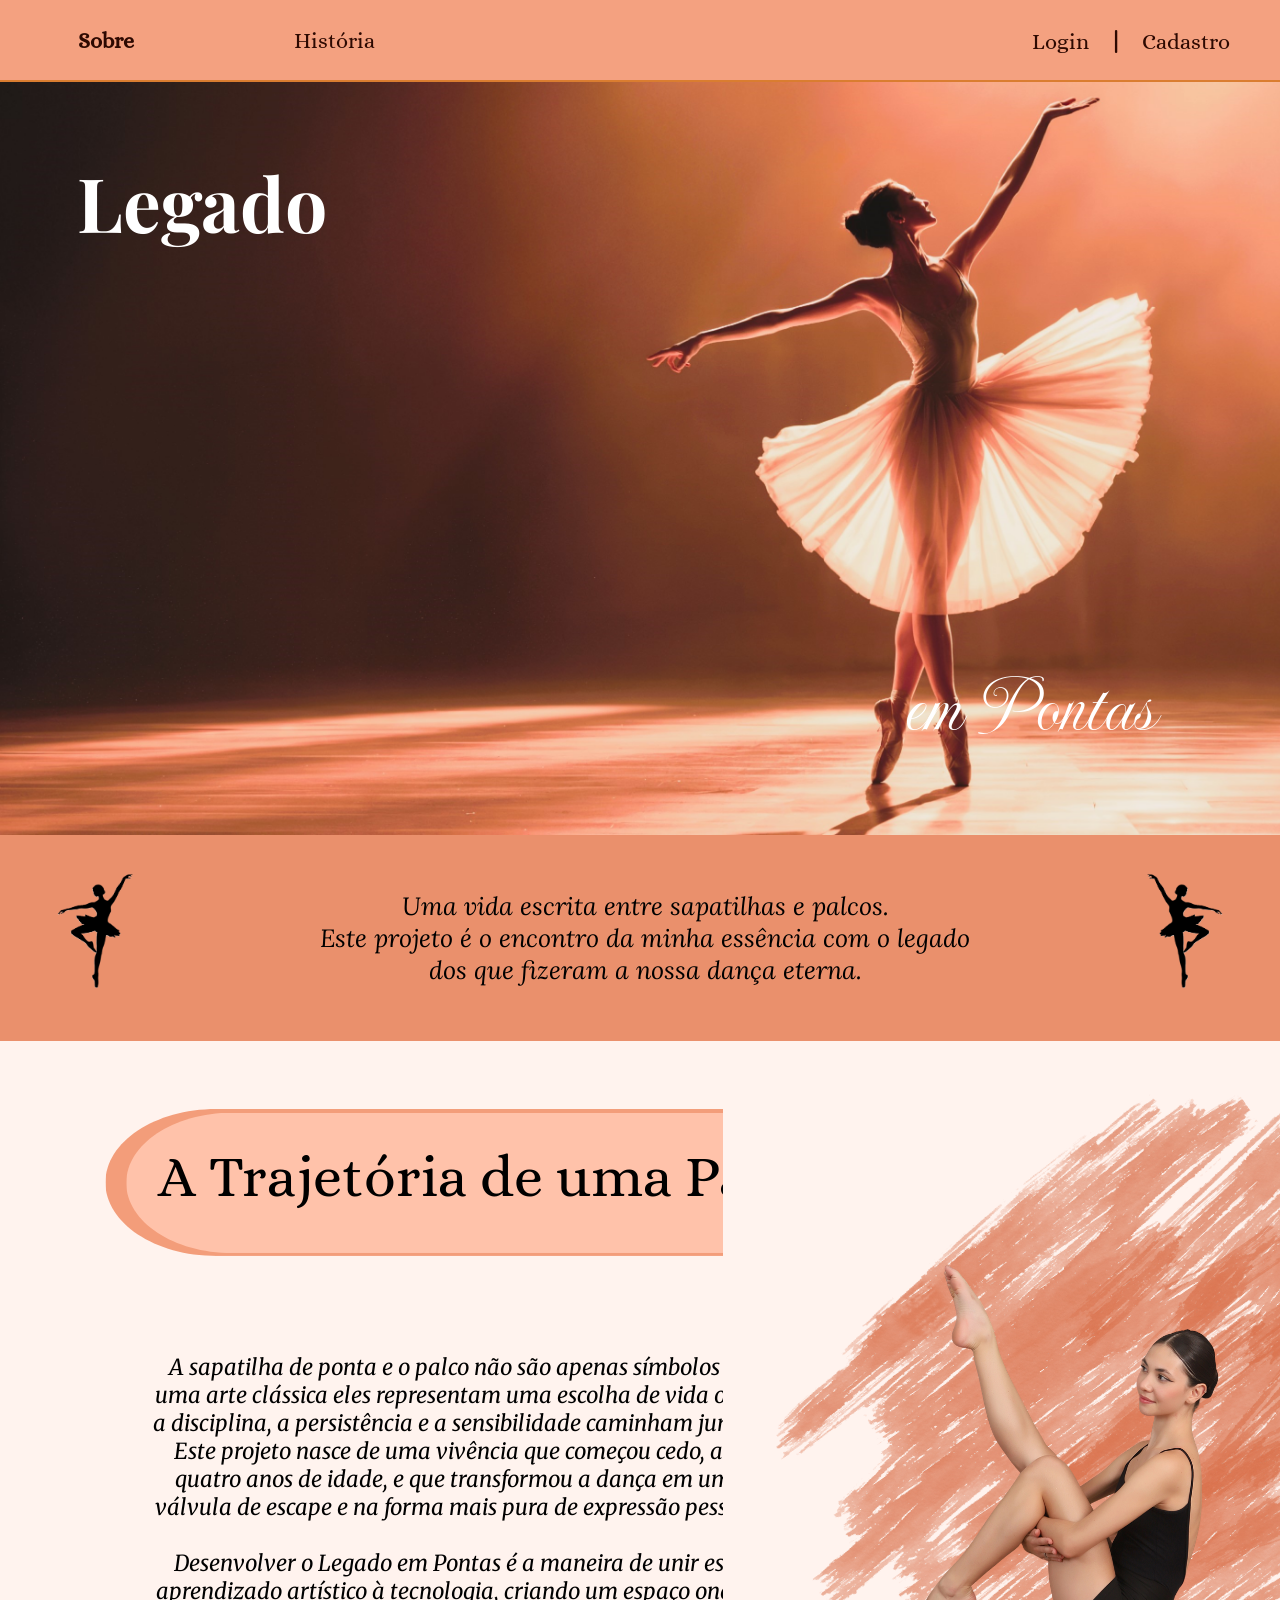
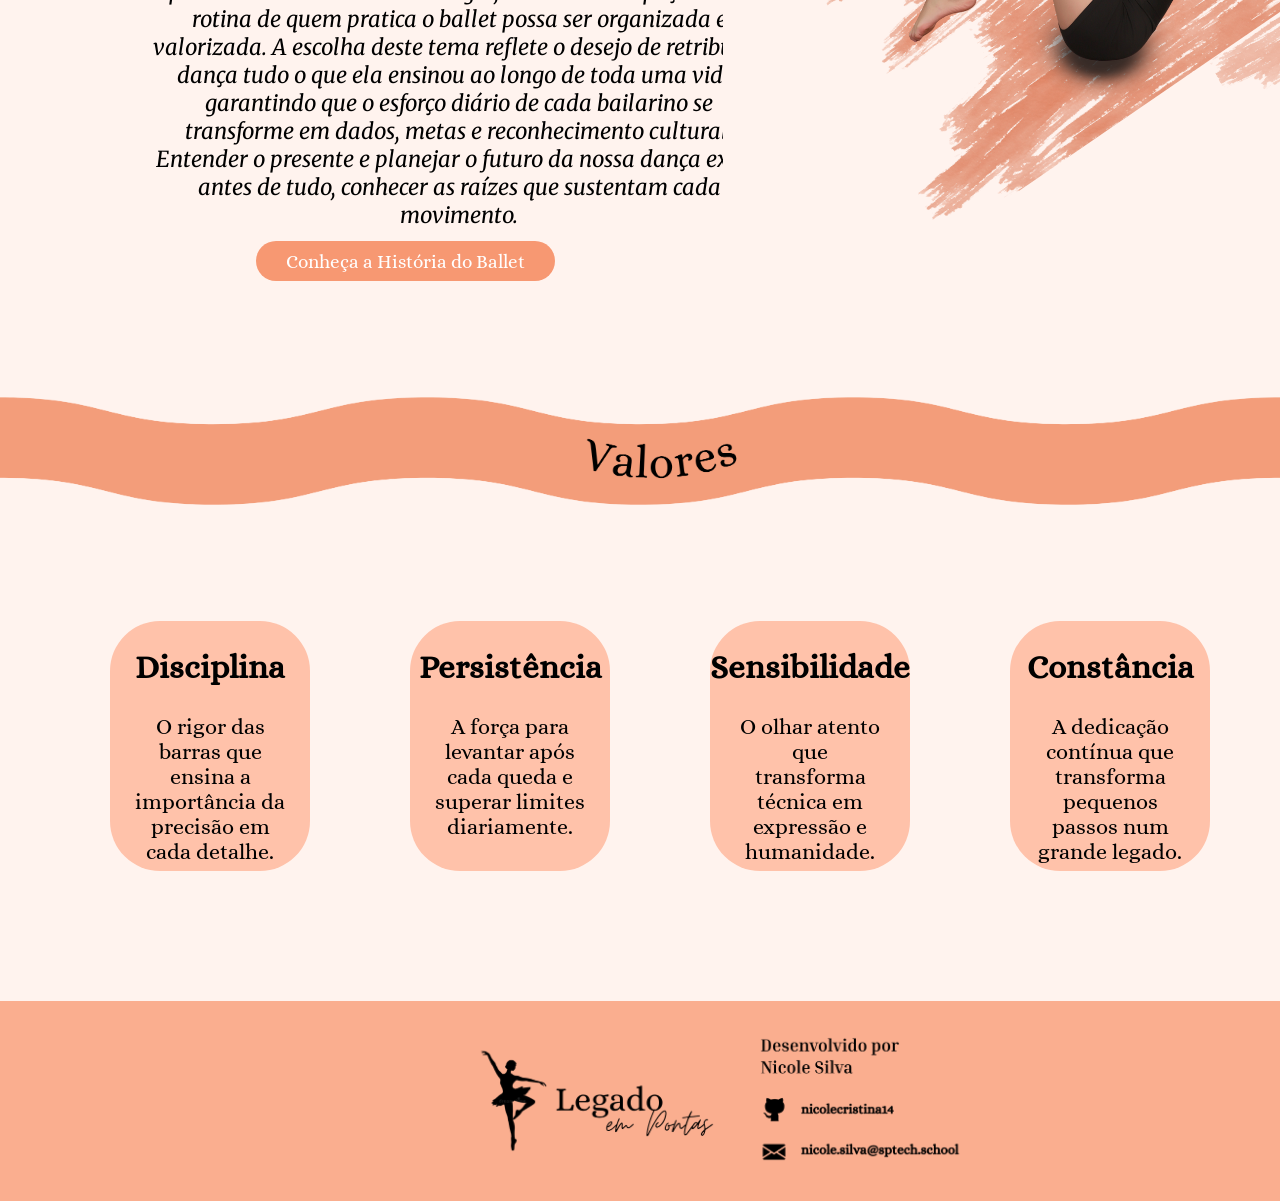
==== web-data-viz/public/index.html @ f682ea63 "Atualizações" ====
<!DOCTYPE html>
<html lang="en">

<head>
  <meta charset="UTF-8">
  <meta http-equiv="X-UA-Compatible" content="IE=edge">
  <meta name="viewport" content="width=device-width, initial-scale=1.0">

  <title>Legado em Pontas | Página Inicial</title>

  <link rel="stylesheet" href="./css/estilo.css">
  <link rel="icon" href="./assets/icon/favicon2.ico">
  <link rel="preconnect" href="https://fonts.gstatic.com">
</head>

<body>
  <div class="header">
    <div class="container">
      <ul class="navbar1">
        <li class="agora">
          <a href="#">Sobre</a>
        </li>
        <li>
          <a href="historia.html">História</a>
        </li>
      </ul>
      <ul class="navbar2">
        <li>
          <a href="login.html">Login</a>
        </li>
        <li>
          <h2>|</h2>

        </li>
        <li>
          <a href="cadastro.html">Cadastro</a>
        </li>
      </ul>
    </div>
  </div>

  <div class="banner">
    <div class="container">
      <h1 class="Playfair-Display">Legado</h1>
      <h1 class="Imperial-Script">em Pontas</h1>
    </div>
  </div>
  </div>

  <div class="social">
    <div class="container">
      <div class="boxes">
        <div class="img">
          <img class="img" src="../public/assets/imgs/bailarina-1.png" alt="">
        </div>
        <div class="box">
          <p> <i> Uma vida escrita entre sapatilhas e palcos. <br> Este projeto é o encontro da minha essência com o
              legado <br> dos que fizeram a nossa dança eterna.</i></p>
          <div class="lora"></div>
        </div>
        <div class="img2">
          <img class="img" src="../public/assets/imgs/bailarina2.png" alt="">
        </div>
      </div>
    </div>
  </div>

  <div class="sobre">
    <div class="container">
      <div class="img-sobre">
        <img src="../public/assets/imgs/sobre.png" alt="">
      </div>
      <div class="box">
        <div class="img-titulo">
          <img src="../public/assets/imgs/titulo3.png" alt="">
          <div class="p">
            <p>A Trajetória de uma Paixão</p>
          </div>
        </div>
      </div>
      <div class="texto-sobre">
        <p> <i> A sapatilha de ponta e o palco não são apenas símbolos de uma arte clássica eles representam uma
            escolha de vida onde a disciplina, a persistência e a sensibilidade caminham juntas. Este projeto nasce de
            uma vivência que começou cedo, aos quatro anos de idade, e que transformou a dança em uma válvula de
            escape e na forma mais pura de expressão pessoal. <br><br>
            Desenvolver o Legado em Pontas é a maneira de unir esse aprendizado artístico à tecnologia, criando um
            espaço onde a rotina de quem pratica o ballet possa ser organizada e valorizada. A escolha deste tema
            reflete o desejo de retribuir à dança tudo o que ela ensinou ao longo de toda uma vida, garantindo que o
            esforço diário de cada bailarino se transforme em dados, metas e reconhecimento cultural.
            Entender o presente e planejar o futuro da nossa dança exige, antes de tudo, conhecer as raízes que
            sustentam cada movimento.</i></p>
      </div>
      <div class="button">
        <button class="botao" onclick=" window.location.href='../public/historia.html'">Conheça a História do
          Ballet</button>
      </div>
    </div>
  </div>
  </div>

  <section id="valores">
    <div class="valores">
      <img src="../public/assets/imgs/background-valores.png" alt="">
    </div>

    <div class="valores-formatados">
      <div class="disciplina">
        <h2>Disciplina</h2>
        <p>O rigor das barras que ensina a importância da precisão em cada detalhe.</p>
      </div>

      <div class="persistencia">
        <h2>Persistência</h2>
        <p>A força para levantar após cada queda e superar limites diariamente.</p>
      </div>

      <div class="sensibilidade">
        <h2>Sensibilidade</h2>
        <p>O olhar atento que transforma técnica em expressão e humanidade.</p>
      </div>

      <div class="constancia">
        <h2>Constância</h2>
        <p>A dedicação contínua que transforma pequenos passos num grande legado.</p>
      </div>
    </div>

  </section>

  <section id="footer">
    <div class="container">
      <div class="imagem">
        <img src="../public/assets/imgs/footer.png" alt="">
      </div>
    </div>
  </section>
</body>

</html>
---- web-data-viz/public/css/estilo.css ----
@import url('https://fonts.googleapis.com/css2?family=Alice&family=Imperial+Script&family=Moon+Dance&family=Updock&display=swap');
@import url('https://fonts.googleapis.com/css2?family=Alice&display=swap');
@import url('https://fonts.googleapis.com/css2?family=Alice&family=Playfair+Display:ital,wght@0,400..900;1,400..900&display=swap');
@import url('https://fonts.googleapis.com/css2?family=Lora:ital,wght@0,400..700;1,400..700&family=Playfair+Display:ital,wght@0,400..900;1,400..900&display=swap');
@import url('https://fonts.googleapis.com/css2?family=Lora:ital,wght@0,400..700;1,400..700&family=Merriweather:ital,opsz,wght@0,18..144,300..900;1,18..144,300..900&family=Playfair+Display:ital,wght@0,400..900;1,400..900&display=swap');

body {
  margin: 0;
  padding: 0;
  font-family: "Alice", serif;
  background-color: #fff3ee;
}

:root {
  --tamanho-header: 80px;
  --tamanho-banner: calc(100vh - var(--tamanho-header) - var(--tamanho-footer) - 2px);
  --tamanho-simulador: calc(100vh - var(--tamanho-header) - var(--tamanho-footer) - 2px);
  --tamanho-login: calc(100vh - var(--tamanho-header) - var(--tamanho-footer) - 2px);
  --tamanho-footer: 65px;
}

.container {
  display: flex;
  width: 80%;
  margin: auto;
}

.Playfair-Display {
  font-family: "Playfair Display", serif;
  font-weight: 400px;
  font-style: normal;
  align-self: flex-start;
  margin-top: 70px;
  margin-left: -5%;
  width: 100%;
  font-size: 75px;
}

.Imperial-Script {
  font-family: "Imperial Script", cursive;
  font-weight: 400;
  font-style: normal;
  align-self: flex-end;
  margin-bottom: 80px;
  font-size: 80px;
  white-space: nowrap; /*Não deixa que o texto fique em duas linhas, somente em uma*/
}

.header {
  background-color: #f4a180;
  display: flex;
  width: 100%;
  height: var(--tamanho-header);
  border-bottom: 2px solid #da7d30;
}

.header .container {
  display: flex;
  justify-content: space-between;
  align-items: center;
  width: 94%;
}

.header a {
  text-decoration: none;
  align-items: center;
  color: #2d0901;
  font-size: 22px;
}

.agora {
  font-weight: 800;
}

.navbar1 {
  display: flex;
  align-items: center;
  justify-content: space-between;
  list-style: none;
  color: #e3b062;
  gap: 160px; /*espaco entre itens*/
}

.navbar2 {
  display: flex;
  align-items: flex-end;
  justify-content: space-between;
  list-style: none;
  color: #e3b062;
  margin: 1%;
  gap: 20px;
}

.header h2 {
  margin: 0;
  color: #2d0901;
}

/* BANNER */

.banner {
  height: var(--tamanho-banner);
  color: white;
  background-image: url('../assets/imgs/ballerina-home.jpg');
  background-size: cover;
}

.banner .container {
  justify-content: center;
  align-items: center;
  height: 100%;
}

.banner .container p {
  width: 40%;
  margin: 0;
  padding: 0;
  font-size: 36px;
}

.banner .container span {
  font-weight: 800;
}

/* MISSÃO VISÃO VALORES */

.social {
  background-color: #ea906c;
  display: flex;
  align-items: center;
}

.sobre {
  background-color: #fff3ee;
  display: flex;
  align-items: center;
}

.social .container {
  justify-content: center;
}



.social .container .boxes {
  display: flex;
  justify-content: space-between;
  width: 100%;
  padding: 30px 0;
}

.social p {
  display: flex;
  text-align: center;
  margin-right: 70px;
  font-size: 25px;
  font-family: "Lora", cursive;
}

.box {
  display: flex;
  flex-direction: column;
  align-items: center;
}

.img {
  margin-left: -40px;
  width:100px;
  align-items: flex-start;
}

.img2 {
  margin-right: -120px;
  width:100px;
  align-items: flex-start;
}

.img-sobre {
  margin-top: 20px;
  position: absolute;
  right: 0;
}

.img-titulo {
  margin-top: 20px;
  margin-right: 130px;
  width: 100%;
  height: auto;
  align-items: center;
}

.p{
  font-family: "Alice", serif;
  margin-top: -250px;
  margin-left: 95px;
  width: 100%;
  align-items: center;
  font-size: 58px;
  white-space: nowrap;
}

.texto-sobre{
  display: flex;
  text-align: center;
  font-family: "Merriweather", serif;
  margin-top: 290px;
  margin-left: -960px;
  width:60%;
  font-size: 22px;
}

.button{
  bottom: 150px;
  margin-left: -510px;
  margin-top: 800px;
}

.botao{
  font-family: "Alice", serif;
  font-size: 19px;
  height: 40px;
  width: auto;
  padding: 0 30px;
  color: white;
  border-radius: 20px;
  background-color: #f79872;
  border: none;
  transition: background-color 0.3s ease;
  white-space: nowrap;
  margin-bottom: 70px;
}

.botao:hover {
  background-color: #d67751;
}

#valores {
  width: 100%;
  height: 300px;
  display: flex;
  flex-direction: column;
  background-size: cover;
  background-position: center;
}

.valores img {
  width: 100%;
  height: auto;
  display: flex;
  margin: 0 auto;
}

.valores-formatados{
 flex-direction: row;
 display: flex;
 gap: 100px;
 background-color: #fff3ee;
 padding: 50px;
 margin: 20px;
}

.disciplina{
  border-radius: 50px;
  background-color: #ffc2aa;
  margin-left: 40px;
  width: 18%;
  text-align: center;
  height: 250px;
  font-size: 22px;
}

.persistencia{
  border-radius: 50px;
  background-color: #ffc2aa;
  width: 18%;
  text-align: center;
  height: 250px;
  font-size: 22px;
}

.sensibilidade{
  border-radius: 50px;
  background-color: #ffc2aa;
  text-align: center;
  width: 18%;
  height: 250px;
  font-size: 22px;
}

.constancia{
  border-radius: 50px;
  background-color: #ffc2aa;
  text-align: center;
  width: 18%;
  height: 250px;
  font-size: 22px;
}

.valores-formatados p{
  margin: 25px;
}

/* FOOTER */

#footer {
  margin-top: 350px;
  background-color: #faae8f;
  height: 200px;
  color: #fff;
  display: flex;
  font-size: 15px;
}

.footer .container {
  justify-content: center;
  text-align: center;
}

.imagem img{
  width: 80%;
 margin-left: 180px;
}

.footer .container .version {
  font-size: 12px;
}

/* LOGIN */

.login {
  height: var(--tamanho-login);
  background-image: url('../assets/imgs/bg-jelly-fish-para-home.png');
  background-size: cover;
}

.login .container {
  justify-content: center;
  align-items: center;
  height: 100%;
}

.card {
  width: 50%;
  background-color: #e5e5e5;
  border-radius: 10px;
  display: flex;
  align-items: center;
  justify-content: space-evenly;
  color: palevioletred;
  flex-direction: column;
  height: fit-content;
  padding: 20px 0;
}

.card h2 {
  margin: 0;
  font-size: 30px;
}

.formulario {
  display: flex;
  height: 90%;
  width: 80%;
  justify-content: space-around;
  flex-direction: column;
}

.formulario span {
  font-size: 15px;
  font-weight: 800;
}

.formulario input {
  border: 2px solid #32b9cd;
  text-align: center;
  border-radius: 10px;
  margin: 0;
}

.formulario select {
  border: 2px solid #32b9cd;
  background-color: white;
  color: gray;
  height: 36px;
  text-align: center;
  border-radius: 10px;
  margin: 0;
}

.campo {
  display: flex;
  flex-direction: column;
  justify-content: start;
  padding: 5px 0;
}
/*
.botao {
  cursor: pointer;
  font-family: "Barlow", sans-serif;
  border: 0;
  border-radius: 5px;
  font-weight: 600;
  font-size: 18px;
  color: #fff;
  background-color: #ED145B;
  width: 120px;
  height: 30px;
  align-self: center;
  margin-top: 20px;
}*/

.loading-div {
  width: 50px;
  display: none;
}

.loading-div img {
  height: 50px;
  width: 50px;
}

#div_erros_login {
  display: none
}

/* FORMULARIO */

.alerta_erro{
  display: flex;
  justify-content: flex-end;
}

.card_erro {
  display: none;
  background-color: #fff;
  color: black;
  width: 230px;
  position: fixed;
  border-radius: 4px;
  border: #ED145B 3px solid;
  padding: 10px;
  margin-right: 10%;
}

.card_erro #mensagem_erro{
  font-weight: 500;
  font-size: 20px;
}

.formulario .tipo_campo {
  font-size: 20px;
  font-weight: 600 !important;
}

.formulario {
  display: flex;
  flex-direction: column;
}

input {
  margin-bottom: 10px;
  border: 2px solid #32b9cd;
  padding: 10px;
  text-align: center;
  border-radius: 10px;
}

.btn {
  font-family: "Barlow", sans-serif;
  border: 0;
  border-radius: 5px;
  font-weight: 600;
  font-size: 18px;
  padding: 10px 15px;
  color: white;
  background-color: #ED145B;
  width: 120px;
  align-self: center;
  margin-top: 5px;
}

.loading-div {
  width: 50px;
  margin: auto;
  display: none;
}

.loading-div img {
  height: 50px;
  width: 50px;
}

/* ALERTA */

#alerta {
  position: absolute;
  right: 0;
  bottom: 0;
}

.mensagem-alarme {
  background-color: white;
  border-radius: 5px;
  width: 300px;
  height: 80px;
  margin: 10px;
  padding: 10px 0;
  display: flex;
  justify-content: space-evenly;
  align-items: center;
}

.mensagem-alarme h3 {
  font-size: 14px;
  margin: 0;
}

.mensagem-alarme .informacao {
  width: 66%;
}

.alarme-sino {
  width: 48px;
  height: 48px;
  animation-name: bell;
  animation-duration: 4s;
  background-image: url('https://cdn-icons-png.flaticon.com/512/1157/1157000.png');
  background-size: cover;
  animation-iteration-count: infinite;
}
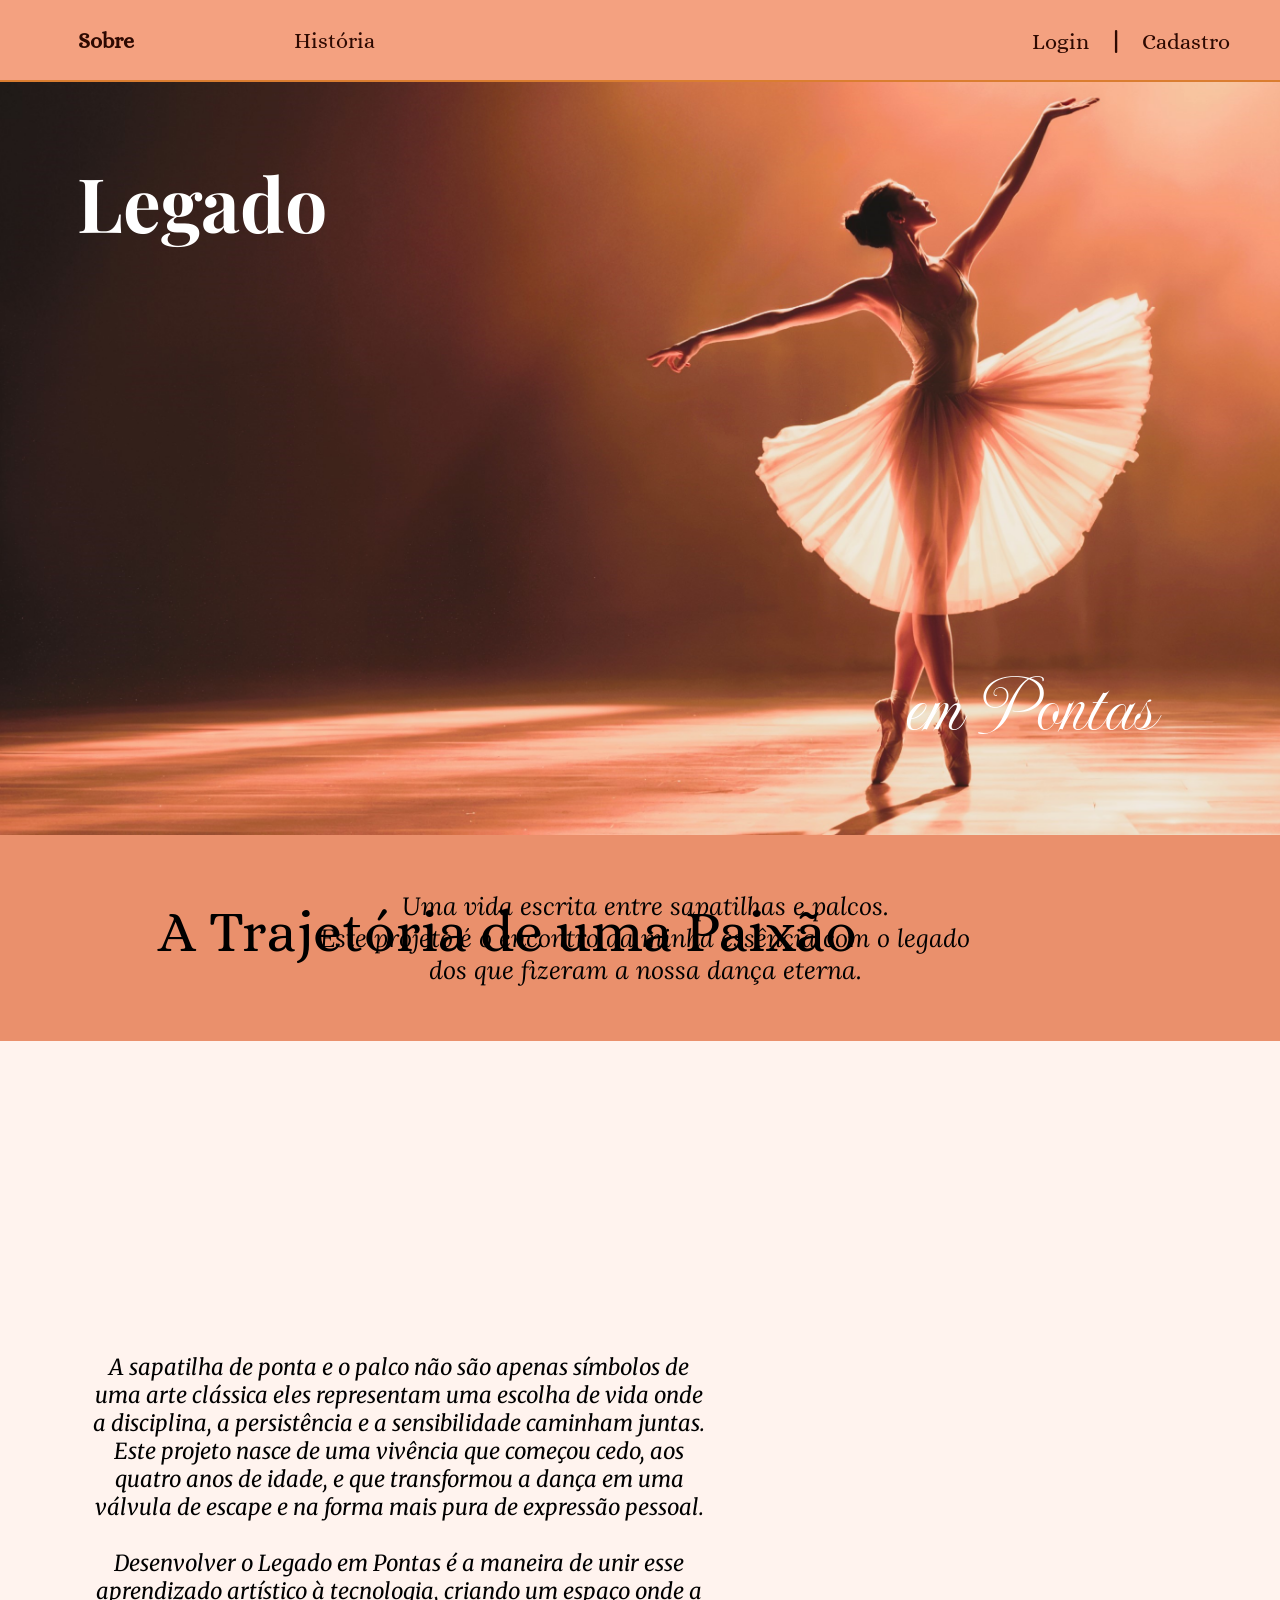
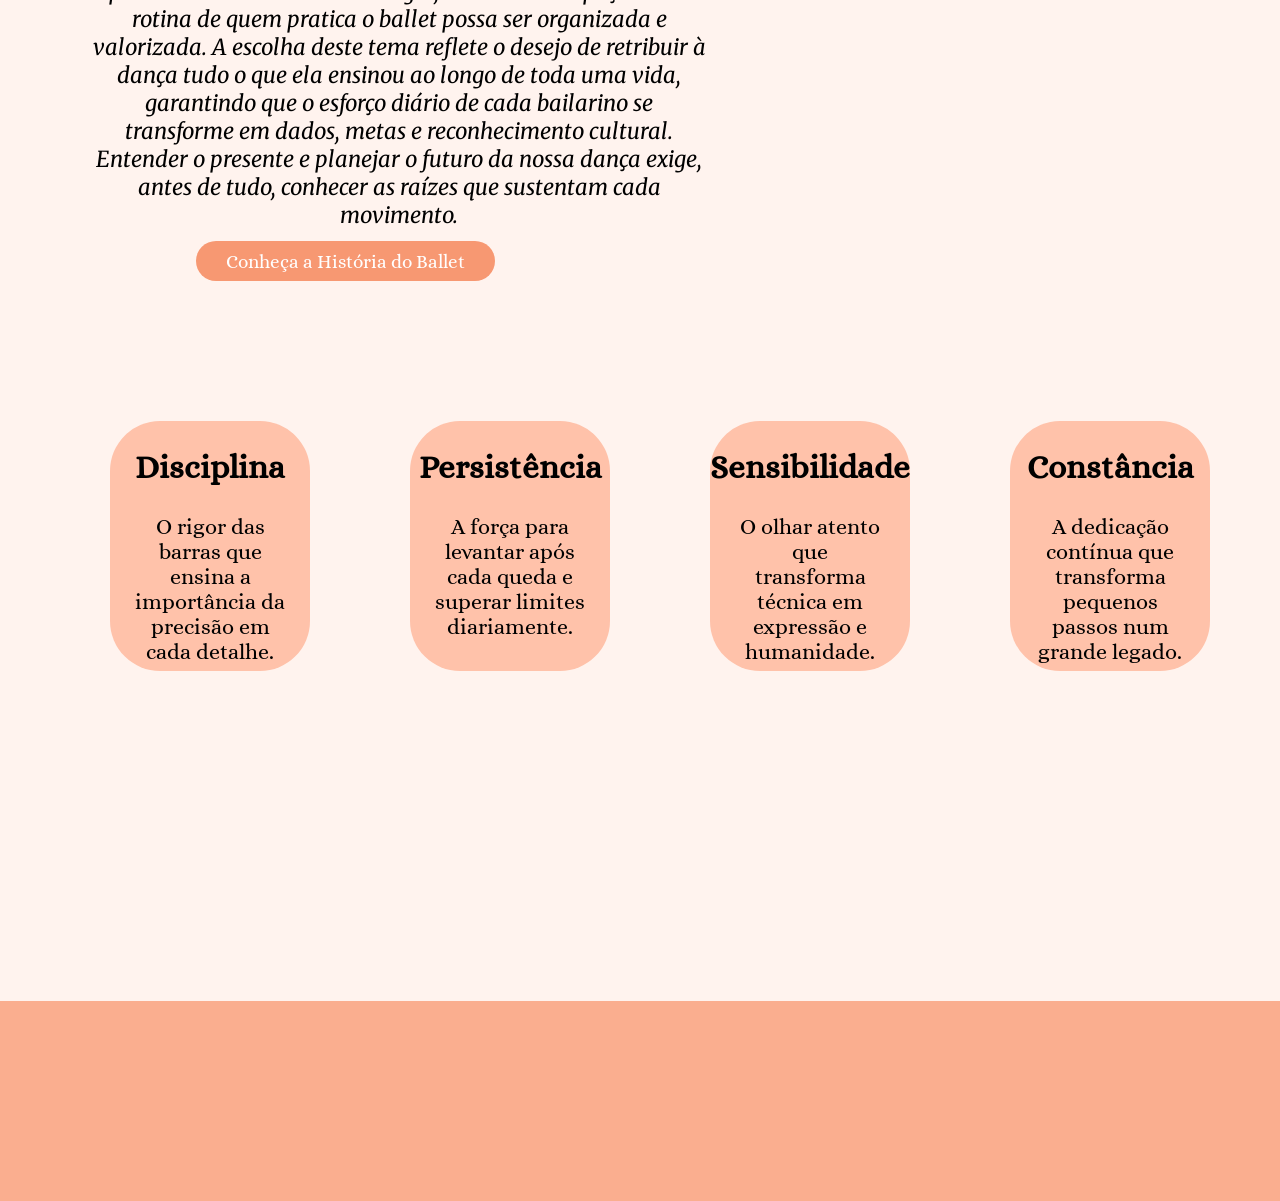
==== commit 8087c0d0: "dashboard" ====
--- a/web-data-viz/public/index.html
+++ b/web-data-viz/public/index.html
@@ -9,7 +9,7 @@
   <title>Legado em Pontas | Página Inicial</title>
 
   <link rel="stylesheet" href="./css/estilo.css">
-  <link rel="icon" href="./assets/icon/favicon2.ico">
+  <link rel="icon" href="./assets/imgs/favicon2.ico.png">
   <link rel="preconnect" href="https://fonts.gstatic.com">
 </head>
 
@@ -51,7 +51,7 @@
     <div class="container">
       <div class="boxes">
         <div class="img">
-          <img class="img" src="../public/assets/imgs/bailarina-1.png" alt="">
+          <img class="img" src="../assets/imgs/bailarina-1.png" alt="">
         </div>
         <div class="box">
           <p> <i> Uma vida escrita entre sapatilhas e palcos. <br> Este projeto é o encontro da minha essência com o
@@ -59,7 +59,7 @@
           <div class="lora"></div>
         </div>
         <div class="img2">
-          <img class="img" src="../public/assets/imgs/bailarina2.png" alt="">
+          <img class="img" src="../assets/imgs/bailarina2.png" alt="">
         </div>
       </div>
     </div>
@@ -68,11 +68,11 @@
   <div class="sobre">
     <div class="container">
       <div class="img-sobre">
-        <img src="../public/assets/imgs/sobre.png" alt="">
+        <img src="../assets/imgs/sobre.png" alt="">
       </div>
       <div class="box">
         <div class="img-titulo">
-          <img src="../public/assets/imgs/titulo3.png" alt="">
+          <img src="../assets/imgs/titulo3.png" alt="">
           <div class="p">
             <p>A Trajetória de uma Paixão</p>
           </div>
@@ -91,7 +91,7 @@
             sustentam cada movimento.</i></p>
       </div>
       <div class="button">
-        <button class="botao" onclick=" window.location.href='../public/historia.html'">Conheça a História do
+        <button class="botao" onclick=" window.location.href='../historia.html'">Conheça a História do
           Ballet</button>
       </div>
     </div>
@@ -100,7 +100,7 @@
 
   <section id="valores">
     <div class="valores">
-      <img src="../public/assets/imgs/background-valores.png" alt="">
+      <img src="../assets/imgs/background-valores.png" alt="">
     </div>
 
     <div class="valores-formatados">
@@ -130,7 +130,7 @@
   <section id="footer">
     <div class="container">
       <div class="imagem">
-        <img src="../public/assets/imgs/footer.png" alt="">
+        <img src="../assets/imgs/footer.png" alt="">
       </div>
     </div>
   </section>
--- a/web-data-viz/public/css/estilo.css
+++ b/web-data-viz/public/css/estilo.css
@@ -177,13 +177,13 @@
 }
 
 .img-sobre {
-  margin-top: 20px;
+  margin-top: 40px;
   position: absolute;
   right: 0;
 }
 
 .img-titulo {
-  margin-top: 20px;
+  margin-top: 30px;
   margin-right: 130px;
   width: 100%;
   height: auto;
@@ -319,7 +319,7 @@
 
 .imagem img{
   width: 80%;
- margin-left: 180px;
+ margin-left: 100px;
 }
 
 .footer .container .version {
